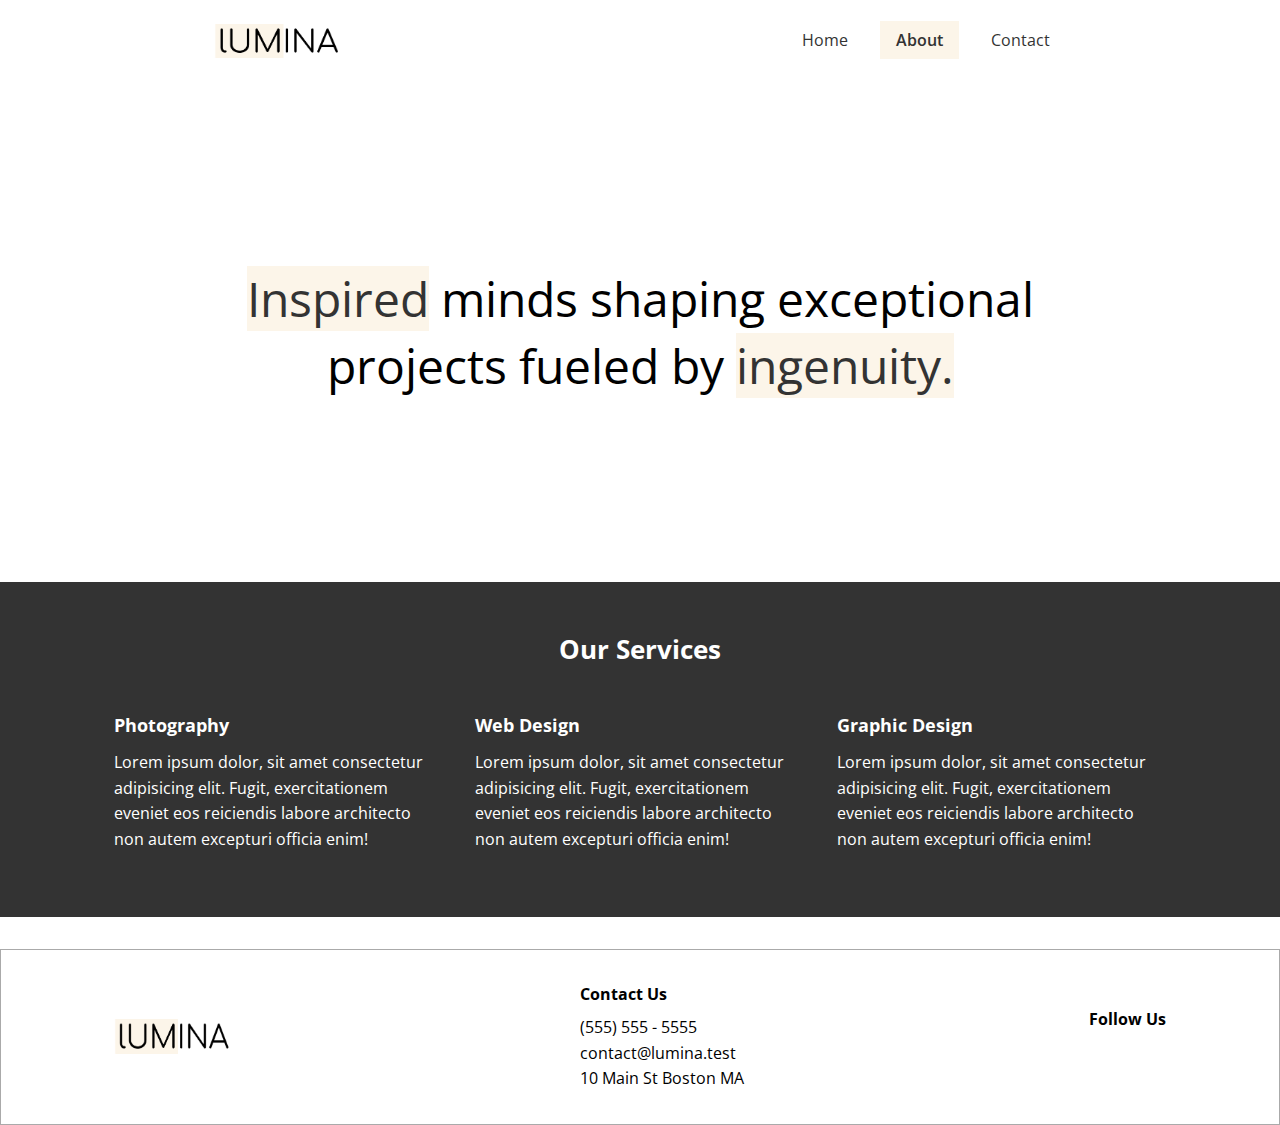
==== about.html @ cddc334d "Initial Commit" ====
<!DOCTYPE html>
<html lang="en">
  <head>
    <meta charset="UTF-8" />
    <meta name="viewport" content="width=device-width, initial-scale=1.0" />
    <link
      rel="stylesheet"
      href="https://cdnjs.cloudflare.com/ajax/libs/font-awesome/6.6.0/css/all.min.css"
      integrity="sha512-Kc323vGBEqzTmouAECnVceyQqyqdsSiqLQISBL29aUW4U/M7pSPA/gEUZQqv1cwx4OnYxTxve5UMg5GT6L4JJg=="
      crossorigin="anonymous"
      referrerpolicy="no-referrer"
    />
    <link rel="preconnect" href="https://fonts.googleapis.com" />
    <link rel="preconnect" href="https://fonts.gstatic.com" crossorigin />
    <link
      href="https://fonts.googleapis.com/css2?family=Open+Sans:ital,wght@0,300..800;1,300..800&display=swap"
      rel="stylesheet"
    />
    <link rel="stylesheet" href="css/styles.css" />
    <link rel="icon" href="images/favicon.ico" />
    <title>About Lumina Creative</title>
  </head>
  <body>
    <header class="header">
      <div class="container container-sm header-flex">
        <img src="./images/logo.png" alt="Lumina Creative" class="logo" />
        <ul class="main-menu">
          <li><a href="index.html">Home</a></li>
          <li><a class="current" href="about.html">About</a></li>
          <li><a href="contact.html">Contact</a></li>
        </ul>
      </div>
    </header>

    <section class="hero">
      <div class="container container-sm">
        <h2>
          <span class="bg-primary">Inspired</span> minds shaping exceptional
          projects fueled by <span class="bg-primary">ingenuity.</span>
        </h2>
      </div>
    </section>

    <section class="services bg-dark">
      <div class="container">
        <h2 class="section-heading">Our Services</h2>
        <div class="services-flex">
          <div class="service-item">
            <h4>Photography</h4>
            <p>
              Lorem ipsum dolor, sit amet consectetur adipisicing elit. Fugit,
              exercitationem eveniet eos reiciendis labore architecto non autem
              excepturi officia enim!
            </p>
          </div>
          <div class="service-item">
            <h4>Web Design</h4>
            <p>
              Lorem ipsum dolor, sit amet consectetur adipisicing elit. Fugit,
              exercitationem eveniet eos reiciendis labore architecto non autem
              excepturi officia enim!
            </p>
          </div>
          <div class="service-item">
            <h4>Graphic Design</h4>
            <p>
              Lorem ipsum dolor, sit amet consectetur adipisicing elit. Fugit,
              exercitationem eveniet eos reiciendis labore architecto non autem
              excepturi officia enim!
            </p>
          </div>
        </div>
      </div>
    </section>

    <footer class="footer">
      <div class="container footer-flex">
        <img src="images/logo.png" alt="Lumina Creative" />
        <div>
          <h4>Contact Us</h4>
          <ul>
            <li>(555) 555 - 5555</li>
            <li>contact@lumina.test</li>
            <li>10 Main St Boston MA</li>
          </ul>
        </div>
        <div>
          <h4>Follow Us</h4>
          <a href="#"><i class="fab fa-facebook fa-2x"></i></a>
          <a href="#"><i class="fab fa-square-x-twitter fa-2x"></i></a>
          <a href="#"><i class="fab fa-square-instagram fa-2x"></i></a>
          <a href="#"><i class="fab fa-pinterest fa-2x"></i></a>
          <a href="#"><i class="fab fa-square-tumblr fa-2x"></i></a>
        </div>
      </div>
    </footer>
  </body>
</html>
---- css/styles.css ----
* {
  margin: 0;
  padding: 0;
  box-sizing: border-box;
}

:root {
  --primary-color: #fcf5e9;
  --dark-color: #333;
  --container-normal: 1100px;
  --container-wide: 1400px;
  --container-narrow: 900px;
}

body {
  font-family: "Open Sans", sans-serif;
  line-height: 1.6;
}

a {
  text-decoration: none;
  color: #333;
}

ul {
  list-style: none;
}

img {
  max-width: 100%;
}

/* Utility Classes */

.bg-primary {
  background: var(--primary-color);
  color: #333;
}

.bg-dark {
  background: var(--dark-color);
  color: #fff;
}

.bg-dark .bg-primary {
  padding: 0 0.3rem;
}

.btn {
  display: inline-block;
  padding: 1rem 2rem;
  border: 1px solid #333;
  background: transparent;
  font-family: inherit;
  font-size: inherit;
  cursor: pointer;
}

.btn:hover {
  background: #333;
  color: #fff;
}

.section-heading {
  font-size: 1.6rem;
  text-align: center;
  margin-bottom: 2.5rem;
}

.visually-hidden {
  clip: rect(0 0 0 0);
  clip-path: inset(50%);
  height: 1px;
  overflow: hidden;
  position: absolute;
  white-space: nowrap;
  width: 1px;
}

/* Container */

.container {
  max-width: var(--container-normal);
  margin: 0 auto;
  padding: 0 1.5rem;
}

.container-lg {
  max-width: var(--container-wide);
}

.container-sm {
  max-width: var(--container-narrow);
}

/* Header */

.header {
  margin: 1.5rem auto;
}

.header .logo {
  width: 130px;
}

.header .header-flex {
  display: flex;
  justify-content: space-between;
  /* Align-items: center in this case fixes the img streching */
  align-items: center;
}

.header .main-menu {
  display: flex;
  gap: 1rem;
}

.header .main-menu a {
  padding: 0.5rem 1rem;
}

.header .main-menu a:hover {
  background: var(--primary-color);
}

.current {
  background: var(--primary-color);
  font-weight: 600;
}

/* Hero */

.hero {
  height: 500px;
  display: flex;
  justify-content: center;
  align-items: center;
  text-align: center;
}

.hero h2 {
  font-size: 3rem;
  font-weight: normal;
  line-height: 1.4;
}

.gallery-flex {
  display: flex;
  justify-content: center;
  flex-wrap: wrap;
  gap: 20px;
}

.gallery-item {
  width: calc(33.333% - 20px);
  border-radius: 10px;
}

.gallery-item img {
  border-radius: 10px;
}

.gallery-item:hover {
  opacity: 0.9;
}

/* Footer Styles */

.footer {
  border: 1px solid #aaa;
  padding: 2rem 1.5rem;
  margin-top: 2rem;
}

.footer .footer-flex {
  display: flex;
  justify-content: space-between;
  align-items: center;
}

.footer img {
  width: 120px;
  height: 35px;
}

.footer h4 {
  font-size: 1rem;
  margin-bottom: 0.5rem;
}

.footer a {
  margin: 0.2rem;
}

/* Services */

.services {
  padding: 3rem 0 4rem;
}

.services-flex {
  display: flex;
  gap: 2rem;
}

.service-item h4 {
  font-size: 1.1rem;
  margin-bottom: 0.7rem;
}

/* Team */

.team {
  padding: 3rem 0 4rem;
}

.team-flex {
  display: flex;
  gap: 1.4rem;
}

.team img {
  border-radius: 10px;
}

/* Contact */

.contact {
  padding: 3rem 0 4rem;
}

.contact p {
  text-align: center;
  margin-bottom: 2rem;
}

.form-group {
  margin: 2rem 0;
}

.contact input,
.contact textarea {
  border: none;
  border-bottom: 1px solid #333;
  width: 100% !important;
  font-family: inherit;
  font-size: inherit;
  padding-bottom: 1rem;
}

.contact textarea {
  height: 200px;
  resize: none;
}

.contact input:focus,
.contact textarea:focus {
  outline: 0;
}

.contact button {
  width: 100%;
}

/* Media Queries */

@media (max-width: 768px) {
  .header .header-flex,
  .footer .footer-flex,
  .team .team-flex,
  .services .services-flex {
    flex-direction: column;
    gap: 1.5rem;
  }

  .hero {
    height: 300px;
  }

  .hero h2 {
    font-size: 1.8rem;
  }

  .gallery-item {
    width: calc(50% - 20px);
  }

  .footer .footer-flex {
    text-align: center;
  }
}
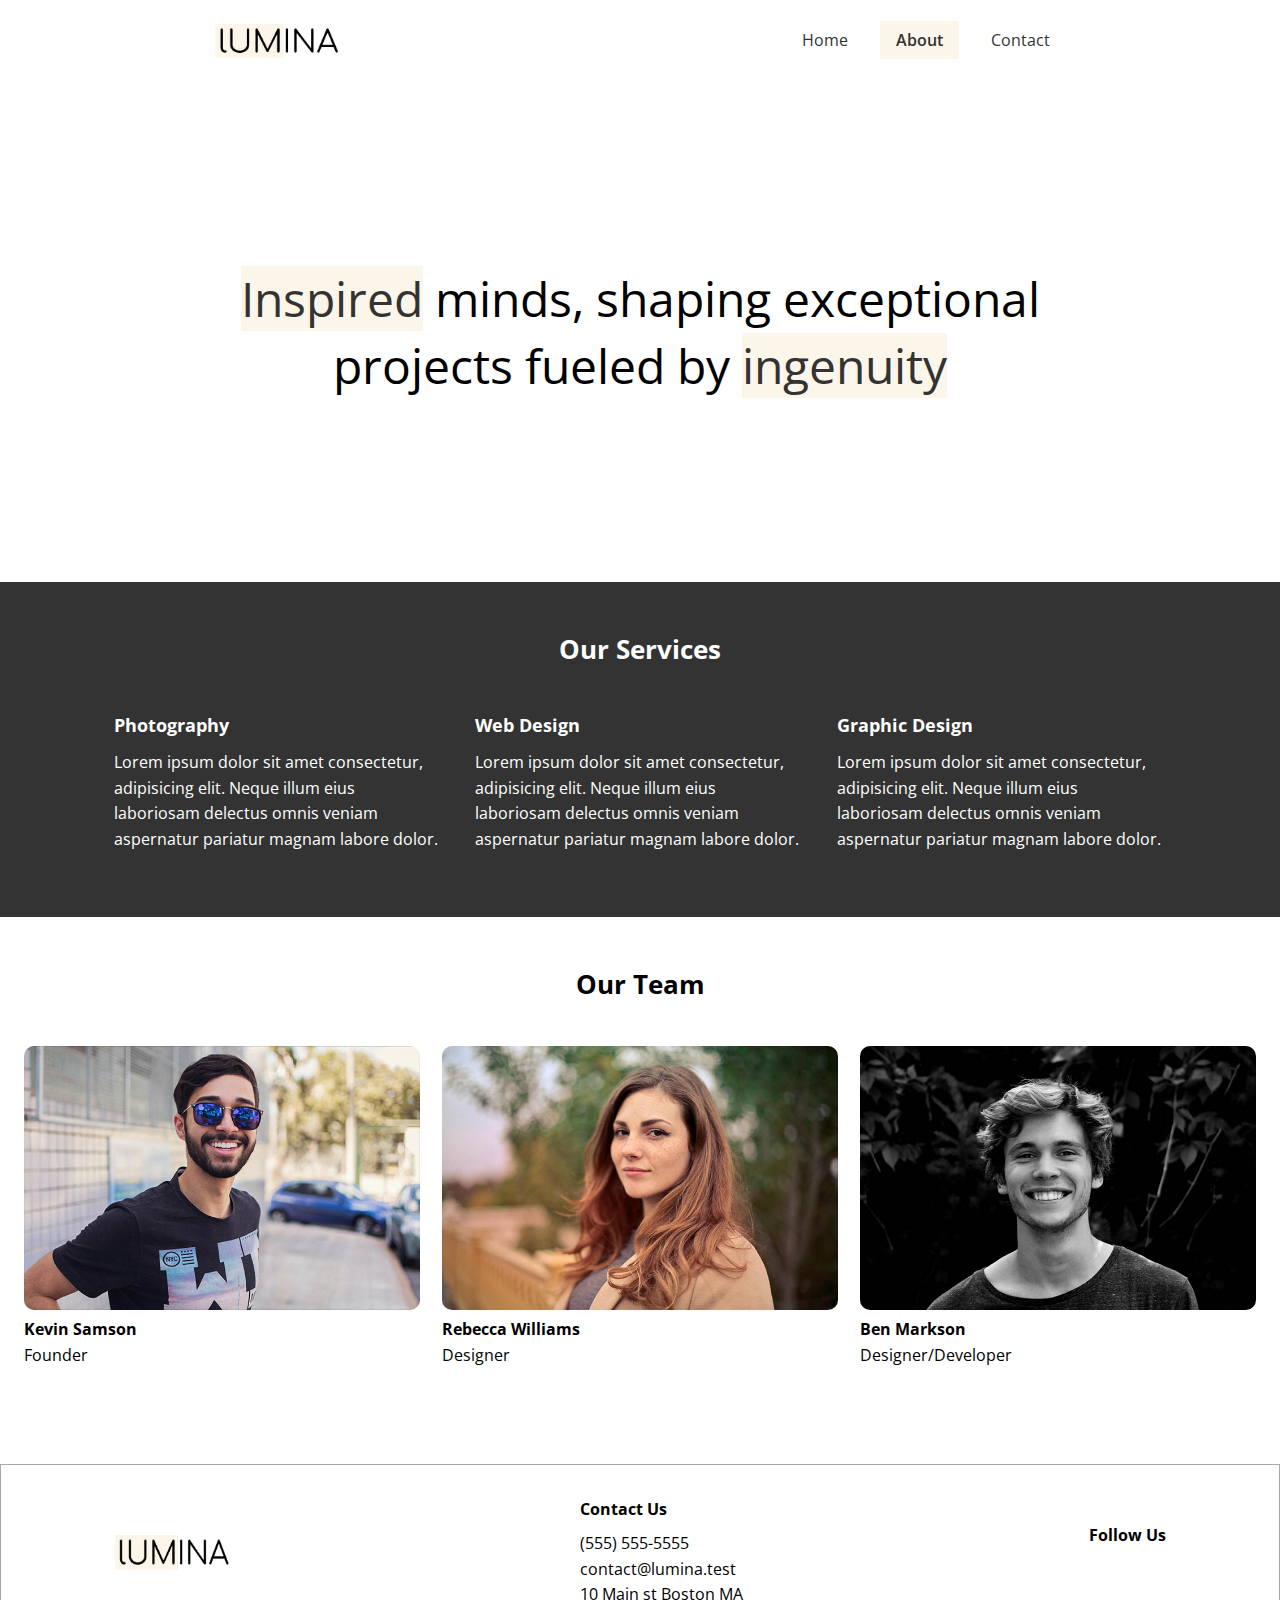
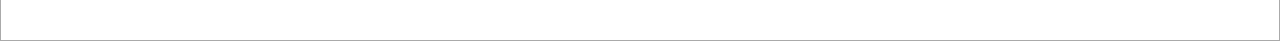
==== commit 58a46887: "Fixed connection problem" ====
--- a/about.html
+++ b/about.html
@@ -5,8 +5,8 @@
     <meta name="viewport" content="width=device-width, initial-scale=1.0" />
     <link
       rel="stylesheet"
-      href="https://cdnjs.cloudflare.com/ajax/libs/font-awesome/6.6.0/css/all.min.css"
-      integrity="sha512-Kc323vGBEqzTmouAECnVceyQqyqdsSiqLQISBL29aUW4U/M7pSPA/gEUZQqv1cwx4OnYxTxve5UMg5GT6L4JJg=="
+      href="https://cdnjs.cloudflare.com/ajax/libs/font-awesome/6.5.2/css/all.min.css"
+      integrity="sha512-SnH5WK+bZxgPHs44uWIX+LLJAJ9/2PkPKZ5QiAj6Ta86w+fsb2TkcmfRyVX3pBnMFcV7oQPJkl9QevSCWr3W6A=="
       crossorigin="anonymous"
       referrerpolicy="no-referrer"
     />
@@ -23,20 +23,22 @@
   <body>
     <header class="header">
       <div class="container container-sm header-flex">
-        <img src="./images/logo.png" alt="Lumina Creative" class="logo" />
-        <ul class="main-menu">
-          <li><a href="index.html">Home</a></li>
-          <li><a class="current" href="about.html">About</a></li>
-          <li><a href="contact.html">Contact</a></li>
-        </ul>
+        <img src="images/logo.png" alt="Lumina Creative" class="logo" />
+        <nav>
+          <ul class="main-menu">
+            <li><a href="/">Home</a></li>
+            <li><a class="current" href="about.html">About</a></li>
+            <li><a href="contact.html">Contact</a></li>
+          </ul>
+        </nav>
       </div>
     </header>
 
     <section class="hero">
       <div class="container container-sm">
         <h2>
-          <span class="bg-primary">Inspired</span> minds shaping exceptional
-          projects fueled by <span class="bg-primary">ingenuity.</span>
+          <span class="bg-primary"> Inspired</span> minds, shaping exceptional
+          projects fueled by <span class="bg-primary">ingenuity</span>
         </h2>
       </div>
     </section>
@@ -48,26 +50,49 @@
           <div class="service-item">
             <h4>Photography</h4>
             <p>
-              Lorem ipsum dolor, sit amet consectetur adipisicing elit. Fugit,
-              exercitationem eveniet eos reiciendis labore architecto non autem
-              excepturi officia enim!
+              Lorem ipsum dolor sit amet consectetur, adipisicing elit. Neque
+              illum eius laboriosam delectus omnis veniam aspernatur pariatur
+              magnam labore dolor.
             </p>
           </div>
           <div class="service-item">
             <h4>Web Design</h4>
             <p>
-              Lorem ipsum dolor, sit amet consectetur adipisicing elit. Fugit,
-              exercitationem eveniet eos reiciendis labore architecto non autem
-              excepturi officia enim!
+              Lorem ipsum dolor sit amet consectetur, adipisicing elit. Neque
+              illum eius laboriosam delectus omnis veniam aspernatur pariatur
+              magnam labore dolor.
             </p>
           </div>
           <div class="service-item">
             <h4>Graphic Design</h4>
             <p>
-              Lorem ipsum dolor, sit amet consectetur adipisicing elit. Fugit,
-              exercitationem eveniet eos reiciendis labore architecto non autem
-              excepturi officia enim!
+              Lorem ipsum dolor sit amet consectetur, adipisicing elit. Neque
+              illum eius laboriosam delectus omnis veniam aspernatur pariatur
+              magnam labore dolor.
             </p>
+          </div>
+        </div>
+      </div>
+    </section>
+
+    <section class="team">
+      <div class="container container-lg">
+        <h2 class="section-heading">Our Team</h2>
+        <div class="team-flex">
+          <div class="team-item">
+            <img src="images/team1.jpg" alt="Team Member" />
+            <h4>Kevin Samson</h4>
+            <p>Founder</p>
+          </div>
+          <div class="team-item">
+            <img src="images/team2.jpg" alt="Team Member" />
+            <h4>Rebecca Williams</h4>
+            <p>Designer</p>
+          </div>
+          <div class="team-item">
+            <img src="images/team3.jpg" alt="Team Member" />
+            <h4>Ben Markson</h4>
+            <p>Designer/Developer</p>
           </div>
         </div>
       </div>
@@ -76,21 +101,23 @@
     <footer class="footer">
       <div class="container footer-flex">
         <img src="images/logo.png" alt="Lumina Creative" />
+
         <div>
           <h4>Contact Us</h4>
           <ul>
-            <li>(555) 555 - 5555</li>
+            <li>(555) 555-5555</li>
             <li>contact@lumina.test</li>
-            <li>10 Main St Boston MA</li>
+            <li>10 Main st Boston MA</li>
           </ul>
         </div>
+
         <div>
           <h4>Follow Us</h4>
           <a href="#"><i class="fab fa-facebook fa-2x"></i></a>
-          <a href="#"><i class="fab fa-square-x-twitter fa-2x"></i></a>
-          <a href="#"><i class="fab fa-square-instagram fa-2x"></i></a>
+          <a href="#"><i class="fab fa-twitter fa-2x"></i></a>
+          <a href="#"><i class="fab fa-instagram fa-2x"></i></a>
           <a href="#"><i class="fab fa-pinterest fa-2x"></i></a>
-          <a href="#"><i class="fab fa-square-tumblr fa-2x"></i></a>
+          <a href="#"><i class="fab fa-tumblr fa-2x"></i></a>
         </div>
       </div>
     </footer>
